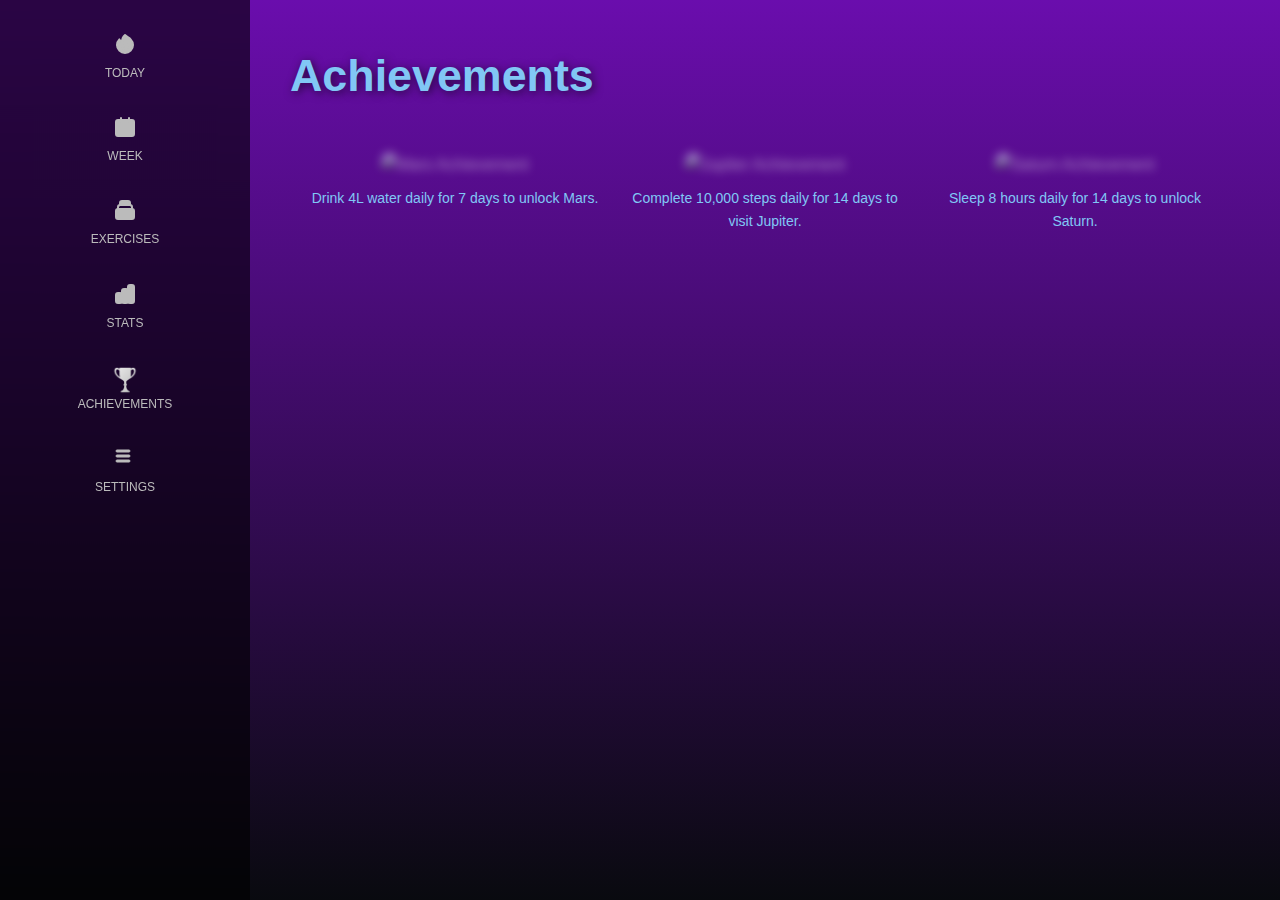
==== achievements.html @ 47d28a1b "Update achievements.html" ====
<!DOCTYPE html>
<html lang="en">
<head>
  <meta charset="UTF-8">
  <meta name="viewport" content="width=device-width, initial-scale=1.0">
  <title>Today | Astronaut Fitness Tracker</title>
  <link rel="stylesheet" href="style.css">
  <script src="script.js" defer></script>
  <!-- Font Awesome CSS -->
  <link rel="stylesheet" href="https://cdnjs.cloudflare.com/ajax/libs/font-awesome/6.5.1/css/all.min.css"
        integrity="sha512-DTOQO9RWCH3ppGqcWaEA1BIZOC6xxalwEsw9c2QQeAIftl+Vegovlnee1c9QX4TctnWMn13TZye+giMm8e2LwA=="
        crossorigin="anonymous" referrerpolicy="no-referrer" />
</head>
<body>
   <!-- Particles.js CDN -->
  <script src="https://cdn.jsdelivr.net/particles.js/2.0.0/particles.min.js"></script>
</head>
<body>
  <!-- Particles Background Container -->
  <div id="particles-js" style="position: absolute; top: 0; left: 0; width: 100%; height: 100%; z-index: -1;"></div>
  
  <nav class="tabbar">
    <a class="tab-link" href="today.html">
      <svg xmlns="http://www.w3.org/2000/svg" class="icon" fill="none" viewBox="0 0 24 24" stroke="currentColor">
        <path stroke-linecap="round" stroke-linejoin="round" stroke-width="2" d="M17.657 18.657A8 8 0 016.343 7.343S7 9 9 10c0-2 .5-5 2.986-7C14 5 16.09 5.777 17.656 7.343A7.975 7.975 0 0120 13a7.975 7.975 0 01-2.343 5.657z"></path>
        <path stroke-linecap="round" stroke-linejoin="round" stroke-width="2" d="M9.879 16.121A3 3 0 1012.015 11L11 14H9c0 .768.293 1.536.879 2.121z"></path>
      </svg>
      <span>Today</span>
    </a>
    <a class="tab-link" href="week.html">
      <svg xmlns="http://www.w3.org/2000/svg" class="icon" fill="none" viewBox="0 0 24 24" stroke="currentColor">
        <path stroke-linecap="round" stroke-linejoin="round" stroke-width="2" d="M8 7V3m8 4V3m-9 8h10M5 21h14a2 2 0 002-2V7a2 2 0 00-2-2H5a2 2 0 00-2 2v12a2 2 0 002 2z"></path>
      </svg>
      <span>Week</span>
    </a>
    <a class="tab-link" href="exercises.html">
      <svg xmlns="http://www.w3.org/2000/svg" class="icon" fill="none" viewBox="0 0 24 24" stroke="currentColor">
        <path stroke-linecap="round" stroke-linejoin="round" stroke-width="2" d="M19 11H5m14 0a2 2 0 012 2v6a2 2 0 01-2 2H5a2 2 0 01-2-2v-6a2-2 0 012-2m14 0V9a2 2 0 00-2-2M5 11V9a2 2 0 012-2m0 0V5a2 2 0 012-2h6a2 2 0 012 2v2M7 7h10"></path>
      </svg>
      <span>Exercises</span>
    </a>
    <a class="tab-link" href="stats.html">
      <svg xmlns="http://www.w3.org/2000/svg" class="icon" fill="none" viewBox="0 0 24 24" stroke="currentColor">
        <path stroke-linecap="round" stroke-linejoin="round" stroke-width="2" d="M9 19v-6a2 2 0 00-2-2H5a2 2 0 00-2 2v6a2 2 0 002 2h2a2 2 0 002-2zm0 0V9a2 2 0 012-2h2a2 2 0 012 2v10m-6 0a2 2 0 002 2h2a2 2 0 002-2m0 0V5a2 2 0 012-2h2a2 2 0 012 2v14a2 2 0 01-2 2h-2a2-2 0 01-2-2z"></path>
      </svg>
      <span>Stats</span>
    </a>
    <a class="tab-link" href="achievements.html">
      <img src="trophy.png" alt="Trophy Icon" class="trophy-icon">
      <span>Achievements</span>
    </a>
    <a class="tab-link" href="settings.html">
      <svg xmlns="http://www.w3.org/2000/svg" class="icon" fill="none" viewBox="0 0 24 24" stroke="currentColor">
        <path fill-rule="evenodd" fill="currentColor" d="M3 5a1 1 0 011-1h12a1 1 0 110 2H4a1 1 0 01-1-1zM3 10a1 1 0 011-1h12a1 1 0 110 2H4a1 1 0 01-1-1zM3 15a1 1 0 011-1h12a1 1 0 110 2H4a1 1 0 01-1-1z" clip-rule="evenodd"></path>
      </svg>
      <span>Settings</span>
    </a>
</nav>
  </div>

  <div class="content">
    <header>
      <h1>Achievements</h1>
    </header>
    <main>
      <section class="achievements">
        <div class="achievement" data-achievement="mars">
          <img class="locked" src="images/mars_blurred.png" alt="Mars Achievement">
          <img class="unlocked" src="images/mars.png" alt="Mars Achievement">
          <p>Drink 4L water daily for 7 days to unlock Mars.</p>
        </div>

        <div class="achievement" data-achievement="jupiter">
          <img class="locked" src="images/jupiter_blurred.png" alt="Jupiter Achievement">
          <img class="unlocked" src="images/jupiter.png" alt="Jupiter Achievement">
          <p>Complete 10,000 steps daily for 14 days to visit Jupiter.</p>
        </div>

        <div class="achievement" data-achievement="saturn">
          <img class="locked" src="images/saturn_blurred.png" alt="Saturn Achievement">
          <img class="unlocked" src="images/saturn.png" alt="Saturn Achievement">
          <p>Sleep 8 hours daily for 14 days to unlock Saturn.</p>
        </div>

        <!-- Add more achievements -->
      </section>
    </main>
  </div>

  <script src="js/achievements.js"></script>
</body>
</html>
---- style.css ----
/* General Reset */
* {
  margin: 0;
  padding: 0;
  box-sizing: border-box;
}

body {
  font-family: 'Inter', sans-serif;
  background: linear-gradient(to bottom, #6a0dad, #090a0f); /* Purple to Deep Blue Gradient */
  color: #f5f5f5;
  line-height: 1.6;
  position: relative;
  min-height: 100vh;
}

/* Particles Background */
#particles-js {
  position: absolute;
  top: 0;
  left: 0;
  width: 100%;
  height: 100%;
  z-index: -1; /* Keep particles in the background */
}

/* Sidebar Styling */
.tabbar {
  position: fixed;
  top: 0;
  left: 0;
  height: 100vh;
  width: 250px; /* Fixed width for the navbar */
  background: rgba(0, 0, 0, 0.6);
  backdrop-filter: blur(12px);
  display: flex;
  flex-direction: column;
  align-items: stretch;
  padding: 1rem 0;
}

img.trophy-icon {
  width: 30px;
  height: auto;
  display: inline-block;
  margin-bottom: 0;
}

.tabbar a {
  display: flex;
  flex-direction: column;
  align-items: center;
  justify-content: center;
  text-decoration: none;
  padding: 1rem;
  color: #bbb;
  transition: color 0.3s, background 0.3s;
}

.tabbar a:hover {
  background: rgba(255, 255, 255, 0.1);
  color: #81c7f5;
}

.tabbar a.active {
  background: rgba(81, 199, 245, 0.2);
  color: #81c7f5;
}

.tabbar .icon {
  width: 1.5rem;
  height: 1.5rem;
  margin-bottom: 0.5rem;
  fill: currentColor;
}

.tabbar span {
  font-size: 0.75rem;
  text-transform: uppercase;
}

/* Main Content Styling */
.content {
  margin-left: 250px; /* Matches the navbar width */
  padding: 40px; /* Padding for internal spacing */
}

header h1 {
  font-size: 2.8rem;
  color: #81c7f5;
  margin-bottom: 20px;
  text-shadow: 2px 2px 10px rgba(0, 0, 0, 0.6);
}

/* Progress Tracker Wizard */
.wizard-progress {
  display: flex;
  align-items: center;
  justify-content: space-between;
  margin-top: 30px;
  padding: 20px;
}

.wizard-progress .step {
  text-align: center;
  position: relative;
}

.wizard-progress .step .node {
  height: 30px;
  width: 30px;
  border-radius: 50%;
  background: gray;
  border: 3px solid #ccc;
  position: relative;
  margin: 0 auto 10px;
}

.wizard-progress .step.complete .node {
  background: #07c;
  border-color: #07c;
}

.wizard-progress .step.in-progress .node {
  background: #fff;
  border-color: #07c;
}

.wizard-progress .line {
  flex-grow: 1;
  height: 3px;
  background: #ccc;
  position: relative;
  margin: 0 10px;
}

.wizard-progress .line.complete {
  background: #07c;
}

/* Input Fields and Form */
.inputs {
  width: 100%;
  display: flex;
  justify-content: space-between;
  align-items: center;
  gap: 20px;
  height: fit-content;
}

.inputs>div {
  height: 100%;
  display: flex;
  justify-content: space-between;
  flex-direction: column;
}

label {
  font-size: 0.9rem;
}

input,
label {
  display: block;
}

input {
  margin-top: 8px;
  margin-bottom: 5px;
  padding: 10px;
  font-size: large;
  background-color: #262626;
  color: white;
  border: none;
  border-radius: 5px;
  width: 100%;
}

input:focus-visible {
  outline: 2px solid #ec4899;
}

input::-webkit-outer-spin-button,
input::-webkit-inner-spin-button {
  -webkit-appearance: none;
  margin: 0;
}

button {
  display: block;
  cursor: pointer;
  border: none;
}

#submit {
  width: 100%;
  padding: 10px;
  margin-bottom: 10px;
  background-image: linear-gradient(to right, #ec4899, #8b5cf6);
  font-size: 1.3rem;
  border-radius: 5px;
  color: white;
  font-weight: bold;
  transition: scale 0.3s ease-in-out;
}

#editSection {
  width: 100%;
  display: flex;
  gap: 25px;
  justify-content: space-between;
}

#editSection > button {
  width: 100%;
  padding: 10px;
  margin-bottom: 10px;
  font-size: 1.3rem;
  border-radius: 5px;
  color: white;
  font-weight: bold;
  transition: scale 0.3s ease-in-out;
}

#updateEntry { background-image: 
      linear-gradient(to right, #ec4899, #8b5cf6); }

#cancelEdit{ background-color: #ef4444; }

#submit:hover, #updateEntry:hover, #cancelEdit:hover { scale: 1.02; }

.hidden{ display: none !important; }

.edit, .delete{
    margin: 0 auto;
    padding: 5px 10px;
    font-size: 1.1rem;
    border-radius: 5px;
    background-color: transparent;
    color: white;
    border: 1px solid white;
}

.edit:hover, .delete:hover{
    background-color: #0a0a0a;
}

/* Table for Fitness Logs */
table {
  width: 100%;
  border-collapse: collapse;
  margin-top: 20px;
}

th,
td {
  text-align: center;
  padding: 10px;
}

tr:nth-child(even) {
  background-color: #57534e;
}

tr:nth-child(odd) {
  background-color: #262626;
}

th {
  font-size: 0.9rem;
  background-color: #0a0a0a;
}

tbody > tr:hover {
  background-color: #737373;
  color: black;
}

/* Delete Animation */
.delete-animation {
  background-color: #ef4444 !important;
  animation: deleteAnimate 0.4s linear forwards;
}

@keyframes deleteAnimate {
  to {
    transform: translateX(100%);
  }
}

/* Achievements Section */
.achievements {
  display: grid;
  grid-template-columns: repeat(auto-fit, minmax(200px, 1fr));
  gap: 20px;
  padding: 20px;
}

.achievement {
  text-align: center;
  position: relative;
  transition: transform 0.3s;
}

.achievement img {
  max-width: 100%;
  border-radius: 10px;
  transition: filter 0.3s, opacity 0.3s;
}

.achievement img.locked {
  filter: blur(5px);
  opacity: 0.5;
}

.achievement img.unlocked {
  display: none;
}

.achievement.unlocked img.locked {
  display: none;
}

.achievement.unlocked img.unlocked {
  display: block;
}

.achievement p {
  font-size: 14px;
  margin-top: 10px;
  color: #81c7f5;
}


/* Responsive Adjustments */
@media (max-width: 768px) {
  .tabbar {
    width: 200px;
  }

  .content {
    margin-left: 200px;
    padding: 20px;
  }

  header h1 {
    font-size: 2.2rem;
  }
}
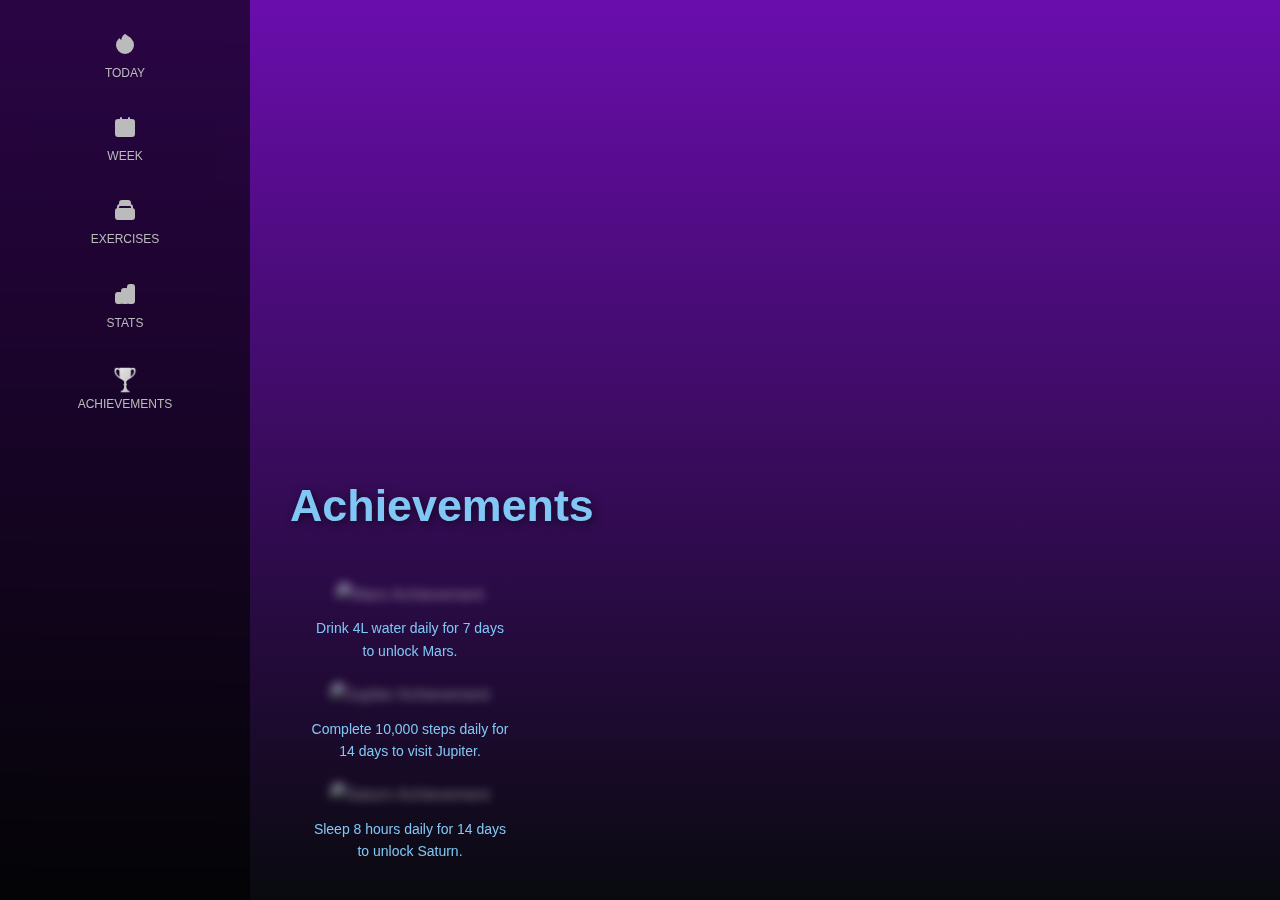
==== commit c4c5e528: "Update achievements.html" ====
--- a/achievements.html
+++ b/achievements.html
@@ -10,15 +10,13 @@
   <link rel="stylesheet" href="https://cdnjs.cloudflare.com/ajax/libs/font-awesome/6.5.1/css/all.min.css"
         integrity="sha512-DTOQO9RWCH3ppGqcWaEA1BIZOC6xxalwEsw9c2QQeAIftl+Vegovlnee1c9QX4TctnWMn13TZye+giMm8e2LwA=="
         crossorigin="anonymous" referrerpolicy="no-referrer" />
-</head>
-<body>
-   <!-- Particles.js CDN -->
+  <!-- Particles.js Script -->
   <script src="https://cdn.jsdelivr.net/particles.js/2.0.0/particles.min.js"></script>
 </head>
 <body>
-  <!-- Particles Background Container -->
-  <div id="particles-js" style="position: absolute; top: 0; left: 0; width: 100%; height: 100%; z-index: -1;"></div>
-  
+  <!-- Particles Background -->
+  <div id="particles-js"></div>
+
   <nav class="tabbar">
     <a class="tab-link" href="today.html">
       <svg xmlns="http://www.w3.org/2000/svg" class="icon" fill="none" viewBox="0 0 24 24" stroke="currentColor">
@@ -35,7 +33,7 @@
     </a>
     <a class="tab-link" href="exercises.html">
       <svg xmlns="http://www.w3.org/2000/svg" class="icon" fill="none" viewBox="0 0 24 24" stroke="currentColor">
-        <path stroke-linecap="round" stroke-linejoin="round" stroke-width="2" d="M19 11H5m14 0a2 2 0 012 2v6a2 2 0 01-2 2H5a2 2 0 01-2-2v-6a2-2 0 012-2m14 0V9a2 2 0 00-2-2M5 11V9a2 2 0 012-2m0 0V5a2 2 0 012-2h6a2 2 0 012 2v2M7 7h10"></path>
+        <path stroke-linecap="round" stroke-linejoin="round" stroke-width="2" d="M19 11H5m14 0a2 2 0 012 2v6a2 2 0 01-2 2H5a2 2 0 01-2-2v-6a2 2 0 012-2m14 0V9a2 2 0 00-2-2M5 11V9a2 2 0 012-2m0 0V5a2 2 0 012-2h6a2 2 0 012 2v2M7 7h10"></path>
       </svg>
       <span>Exercises</span>
     </a>
@@ -49,14 +47,6 @@
       <img src="trophy.png" alt="Trophy Icon" class="trophy-icon">
       <span>Achievements</span>
     </a>
-    <a class="tab-link" href="settings.html">
-      <svg xmlns="http://www.w3.org/2000/svg" class="icon" fill="none" viewBox="0 0 24 24" stroke="currentColor">
-        <path fill-rule="evenodd" fill="currentColor" d="M3 5a1 1 0 011-1h12a1 1 0 110 2H4a1 1 0 01-1-1zM3 10a1 1 0 011-1h12a1 1 0 110 2H4a1 1 0 01-1-1zM3 15a1 1 0 011-1h12a1 1 0 110 2H4a1 1 0 01-1-1z" clip-rule="evenodd"></path>
-      </svg>
-      <span>Settings</span>
-    </a>
-</nav>
-  </div>
 
   <div class="content">
     <header>
@@ -88,5 +78,78 @@
   </div>
 
   <script src="js/achievements.js"></script>
+
+  <!-- Particles.js Initialization -->
+  <script>
+    particlesJS('particles-js', {
+      "particles": {
+        "number": {
+          "value": 80,  // Number of particles
+          "density": {
+            "enable": true,
+            "value_area": 800
+          }
+        },
+        "color": {
+          "value": "#ffffff"  // Color of particles
+        },
+        "shape": {
+          "type": "circle",  // Shape of particles
+          "stroke": {
+            "width": 0,
+            "color": "#000000"
+          }
+        },
+        "opacity": {
+          "value": 0.5,
+          "random": true,
+          "anim": {
+            "enable": true,
+            "speed": 1,
+            "opacity_min": 0.1,
+            "sync": false
+          }
+        },
+        "size": {
+          "value": 3,
+          "random": true,
+          "anim": {
+            "enable": true,
+            "speed": 4,
+            "size_min": 0.1,
+            "sync": false
+          }
+        },
+        "move": {
+          "enable": true,
+          "speed": 2,
+          "direction": "none",
+          "random": true,
+          "straight": false,
+          "out_mode": "out",
+          "bounce": false,
+          "attract": {
+            "enable": false,
+            "rotateX": 600,
+            "rotateY": 1200
+          }
+        }
+      },
+      "interactivity": {
+        "detect_on": "canvas",
+        "events": {
+          "onhover": {
+            "enable": true,
+            "mode": "repulse"
+          },
+          "onclick": {
+            "enable": true,
+            "mode": "push"
+          }
+        }
+      },
+      "retina_detect": true
+    });
+  </script>
 </body>
 </html>
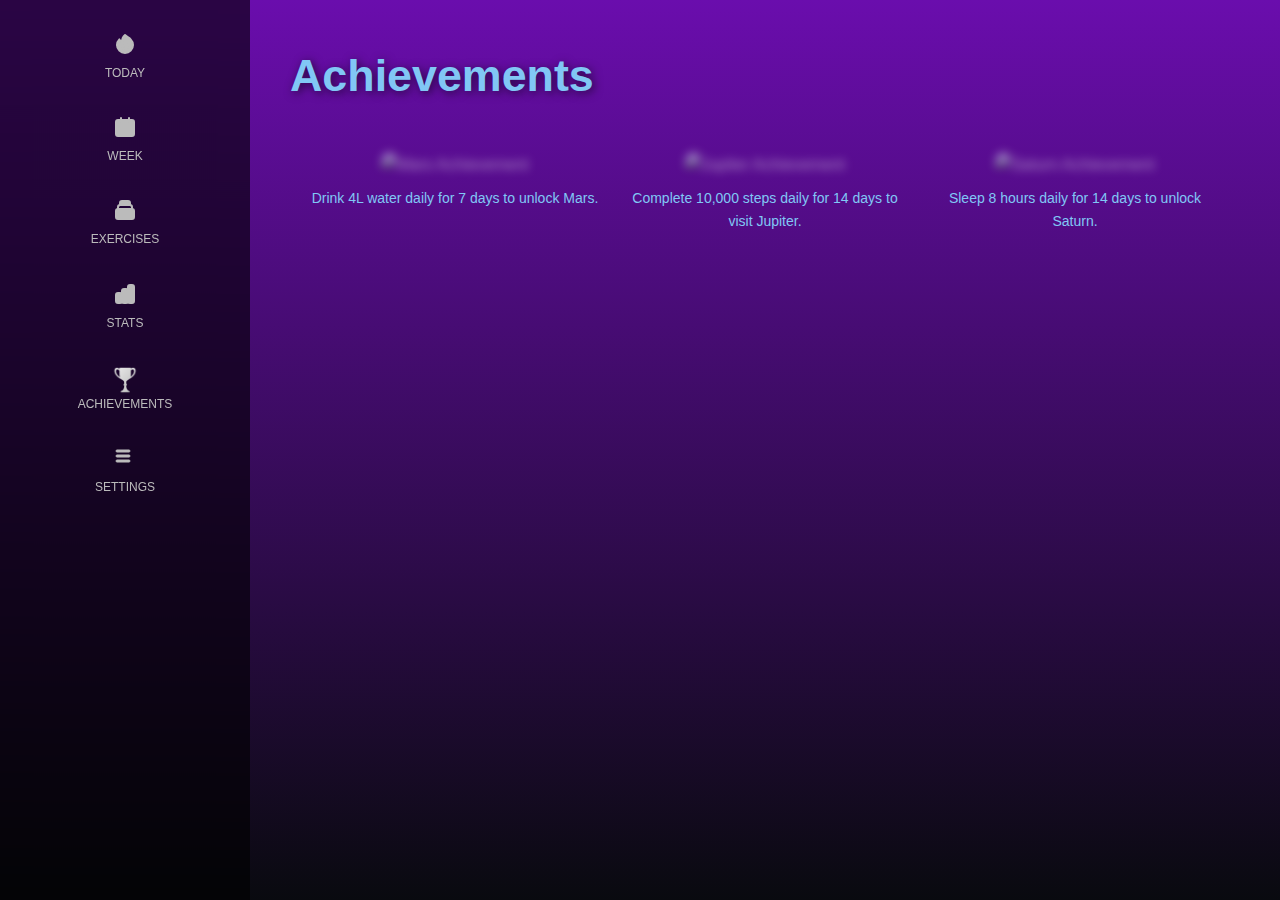
==== commit 47c1adf7: "Update achievements.html" ====
--- a/achievements.html
+++ b/achievements.html
@@ -10,13 +10,8 @@
   <link rel="stylesheet" href="https://cdnjs.cloudflare.com/ajax/libs/font-awesome/6.5.1/css/all.min.css"
         integrity="sha512-DTOQO9RWCH3ppGqcWaEA1BIZOC6xxalwEsw9c2QQeAIftl+Vegovlnee1c9QX4TctnWMn13TZye+giMm8e2LwA=="
         crossorigin="anonymous" referrerpolicy="no-referrer" />
-  <!-- Particles.js Script -->
-  <script src="https://cdn.jsdelivr.net/particles.js/2.0.0/particles.min.js"></script>
 </head>
 <body>
-  <!-- Particles Background -->
-  <div id="particles-js"></div>
-
   <nav class="tabbar">
     <a class="tab-link" href="today.html">
       <svg xmlns="http://www.w3.org/2000/svg" class="icon" fill="none" viewBox="0 0 24 24" stroke="currentColor">
@@ -33,7 +28,7 @@
     </a>
     <a class="tab-link" href="exercises.html">
       <svg xmlns="http://www.w3.org/2000/svg" class="icon" fill="none" viewBox="0 0 24 24" stroke="currentColor">
-        <path stroke-linecap="round" stroke-linejoin="round" stroke-width="2" d="M19 11H5m14 0a2 2 0 012 2v6a2 2 0 01-2 2H5a2 2 0 01-2-2v-6a2 2 0 012-2m14 0V9a2 2 0 00-2-2M5 11V9a2 2 0 012-2m0 0V5a2 2 0 012-2h6a2 2 0 012 2v2M7 7h10"></path>
+        <path stroke-linecap="round" stroke-linejoin="round" stroke-width="2" d="M19 11H5m14 0a2 2 0 012 2v6a2 2 0 01-2 2H5a2 2 0 01-2-2v-6a2-2 0 012-2m14 0V9a2 2 0 00-2-2M5 11V9a2 2 0 012-2m0 0V5a2 2 0 012-2h6a2 2 0 012 2v2M7 7h10"></path>
       </svg>
       <span>Exercises</span>
     </a>
@@ -47,6 +42,14 @@
       <img src="trophy.png" alt="Trophy Icon" class="trophy-icon">
       <span>Achievements</span>
     </a>
+    <a class="tab-link" href="settings.html">
+      <svg xmlns="http://www.w3.org/2000/svg" class="icon" fill="none" viewBox="0 0 24 24" stroke="currentColor">
+        <path fill-rule="evenodd" fill="currentColor" d="M3 5a1 1 0 011-1h12a1 1 0 110 2H4a1 1 0 01-1-1zM3 10a1 1 0 011-1h12a1 1 0 110 2H4a1 1 0 01-1-1zM3 15a1 1 0 011-1h12a1 1 0 110 2H4a1 1 0 01-1-1z" clip-rule="evenodd"></path>
+      </svg>
+      <span>Settings</span>
+    </a>
+</nav>
+  </div>
 
   <div class="content">
     <header>
@@ -55,20 +58,20 @@
     <main>
       <section class="achievements">
         <div class="achievement" data-achievement="mars">
-          <img class="locked" src="images/mars_blurred.png" alt="Mars Achievement">
-          <img class="unlocked" src="images/mars.png" alt="Mars Achievement">
+          <img class="locked" src="mars_blurred.png" alt="Mars Achievement">
+          <img class="unlocked" src="mars.png" alt="Mars Achievement">
           <p>Drink 4L water daily for 7 days to unlock Mars.</p>
         </div>
 
         <div class="achievement" data-achievement="jupiter">
-          <img class="locked" src="images/jupiter_blurred.png" alt="Jupiter Achievement">
-          <img class="unlocked" src="images/jupiter.png" alt="Jupiter Achievement">
+          <img class="locked" src="jupiter_blurred.png" alt="Jupiter Achievement">
+          <img class="unlocked" src="jupiter.png" alt="Jupiter Achievement">
           <p>Complete 10,000 steps daily for 14 days to visit Jupiter.</p>
         </div>
 
         <div class="achievement" data-achievement="saturn">
-          <img class="locked" src="images/saturn_blurred.png" alt="Saturn Achievement">
-          <img class="unlocked" src="images/saturn.png" alt="Saturn Achievement">
+          <img class="locked" src="saturn_blurred.png" alt="Saturn Achievement">
+          <img class="unlocked" src="saturn.png" alt="Saturn Achievement">
           <p>Sleep 8 hours daily for 14 days to unlock Saturn.</p>
         </div>
 
@@ -78,78 +81,5 @@
   </div>
 
   <script src="js/achievements.js"></script>
-
-  <!-- Particles.js Initialization -->
-  <script>
-    particlesJS('particles-js', {
-      "particles": {
-        "number": {
-          "value": 80,  // Number of particles
-          "density": {
-            "enable": true,
-            "value_area": 800
-          }
-        },
-        "color": {
-          "value": "#ffffff"  // Color of particles
-        },
-        "shape": {
-          "type": "circle",  // Shape of particles
-          "stroke": {
-            "width": 0,
-            "color": "#000000"
-          }
-        },
-        "opacity": {
-          "value": 0.5,
-          "random": true,
-          "anim": {
-            "enable": true,
-            "speed": 1,
-            "opacity_min": 0.1,
-            "sync": false
-          }
-        },
-        "size": {
-          "value": 3,
-          "random": true,
-          "anim": {
-            "enable": true,
-            "speed": 4,
-            "size_min": 0.1,
-            "sync": false
-          }
-        },
-        "move": {
-          "enable": true,
-          "speed": 2,
-          "direction": "none",
-          "random": true,
-          "straight": false,
-          "out_mode": "out",
-          "bounce": false,
-          "attract": {
-            "enable": false,
-            "rotateX": 600,
-            "rotateY": 1200
-          }
-        }
-      },
-      "interactivity": {
-        "detect_on": "canvas",
-        "events": {
-          "onhover": {
-            "enable": true,
-            "mode": "repulse"
-          },
-          "onclick": {
-            "enable": true,
-            "mode": "push"
-          }
-        }
-      },
-      "retina_detect": true
-    });
-  </script>
 </body>
 </html>
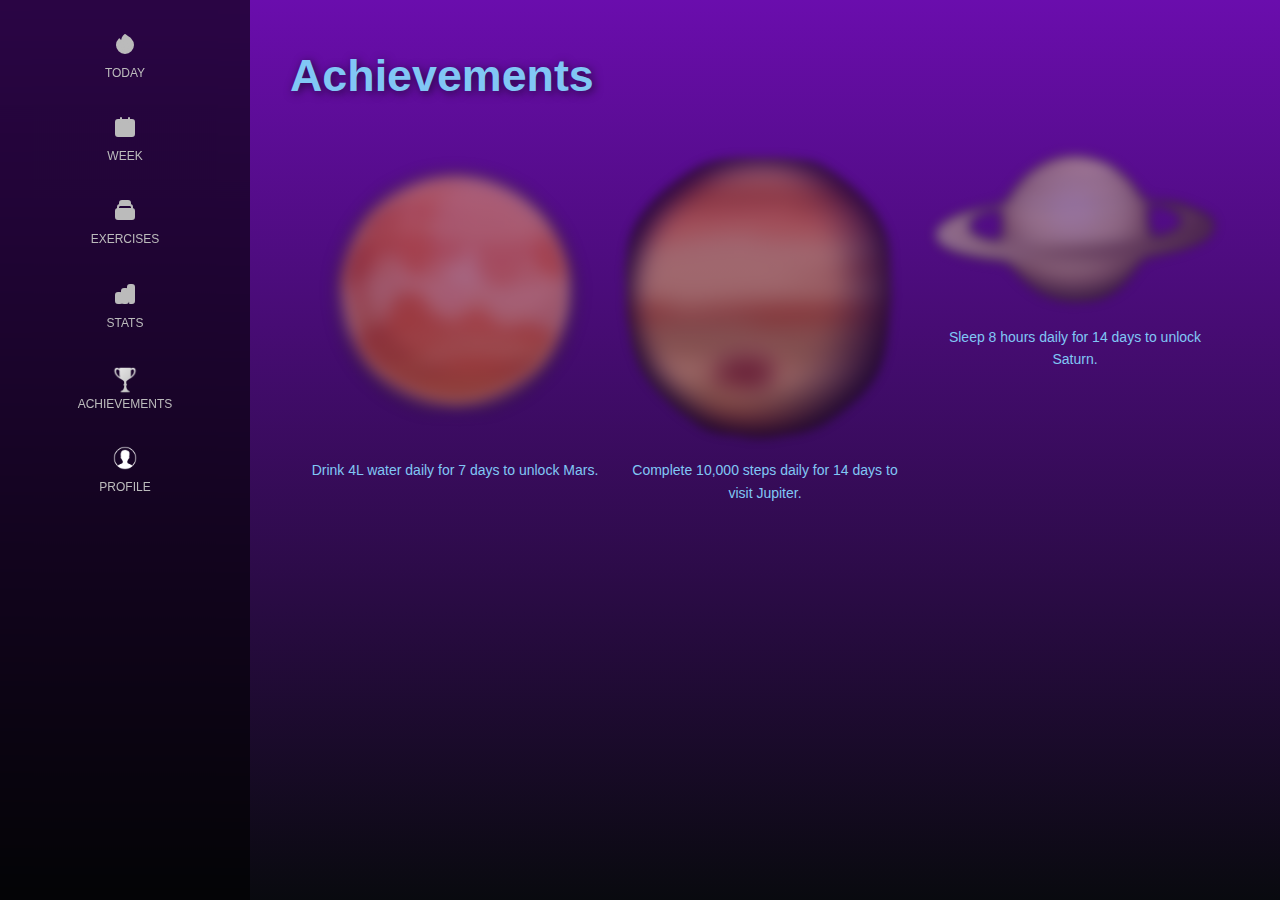
==== commit 63adc2f1: "Update achievements.html" ====
--- a/achievements.html
+++ b/achievements.html
@@ -13,6 +13,7 @@
 </head>
 <body>
   <nav class="tabbar">
+    <!-- Sidebar Links -->
     <a class="tab-link" href="today.html">
       <svg xmlns="http://www.w3.org/2000/svg" class="icon" fill="none" viewBox="0 0 24 24" stroke="currentColor">
         <path stroke-linecap="round" stroke-linejoin="round" stroke-width="2" d="M17.657 18.657A8 8 0 016.343 7.343S7 9 9 10c0-2 .5-5 2.986-7C14 5 16.09 5.777 17.656 7.343A7.975 7.975 0 0120 13a7.975 7.975 0 01-2.343 5.657z"></path>
@@ -20,35 +21,38 @@
       </svg>
       <span>Today</span>
     </a>
+    
     <a class="tab-link" href="week.html">
       <svg xmlns="http://www.w3.org/2000/svg" class="icon" fill="none" viewBox="0 0 24 24" stroke="currentColor">
         <path stroke-linecap="round" stroke-linejoin="round" stroke-width="2" d="M8 7V3m8 4V3m-9 8h10M5 21h14a2 2 0 002-2V7a2 2 0 00-2-2H5a2 2 0 00-2 2v12a2 2 0 002 2z"></path>
       </svg>
       <span>Week</span>
     </a>
+    
     <a class="tab-link" href="exercises.html">
       <svg xmlns="http://www.w3.org/2000/svg" class="icon" fill="none" viewBox="0 0 24 24" stroke="currentColor">
-        <path stroke-linecap="round" stroke-linejoin="round" stroke-width="2" d="M19 11H5m14 0a2 2 0 012 2v6a2 2 0 01-2 2H5a2 2 0 01-2-2v-6a2-2 0 012-2m14 0V9a2 2 0 00-2-2M5 11V9a2 2 0 012-2m0 0V5a2 2 0 012-2h6a2 2 0 012 2v2M7 7h10"></path>
+        <path stroke-linecap="round" stroke-linejoin="round" stroke-width="2" d="M19 11H5m14 0a2 2 0 012 2v6a2 2 0 01-2 2H5a2 2 0 01-2-2v-6a2 2 0 012-2m14 0V9a2 2 0 00-2-2M5 11V9a2 2 0 012-2m0 0V5a2 2 0 012-2h6a2 2 0 012 2v2M7 7h10"></path>
       </svg>
       <span>Exercises</span>
     </a>
+    
     <a class="tab-link" href="stats.html">
       <svg xmlns="http://www.w3.org/2000/svg" class="icon" fill="none" viewBox="0 0 24 24" stroke="currentColor">
-        <path stroke-linecap="round" stroke-linejoin="round" stroke-width="2" d="M9 19v-6a2 2 0 00-2-2H5a2 2 0 00-2 2v6a2 2 0 002 2h2a2 2 0 002-2zm0 0V9a2 2 0 012-2h2a2 2 0 012 2v10m-6 0a2 2 0 002 2h2a2 2 0 002-2m0 0V5a2 2 0 012-2h2a2 2 0 012 2v14a2 2 0 01-2 2h-2a2-2 0 01-2-2z"></path>
+        <path stroke-linecap="round" stroke-linejoin="round" stroke-width="2" d="M9 19v-6a2 2 0 00-2-2H5a2 2 0 00-2 2v6a2 2 0 002 2h2a2 2 0 002-2m0 0V9a2 2 0 012-2h2a2 2 0 012 2v10m-6 0a2 2 0 002 2h2a2 2 0 002-2m0 0V5a2-2 0 012-2h2a2-2 0 012 2v14a2-2 0 01-2 2h-2a-2 2-2 2z"></path>
       </svg>
       <span>Stats</span>
     </a>
+    
     <a class="tab-link" href="achievements.html">
       <img src="trophy.png" alt="Trophy Icon" class="trophy-icon">
       <span>Achievements</span>
     </a>
-    <a class="tab-link" href="settings.html">
-      <svg xmlns="http://www.w3.org/2000/svg" class="icon" fill="none" viewBox="0 0 24 24" stroke="currentColor">
-        <path fill-rule="evenodd" fill="currentColor" d="M3 5a1 1 0 011-1h12a1 1 0 110 2H4a1 1 0 01-1-1zM3 10a1 1 0 011-1h12a1 1 0 110 2H4a1 1 0 01-1-1zM3 15a1 1 0 011-1h12a1 1 0 110 2H4a1 1 0 01-1-1z" clip-rule="evenodd"></path>
-      </svg>
-      <span>Settings</span>
+    
+    <a id="profile-button" class="tab-link" onclick="window.location.href='profile.html';">
+      <img src="profile.png" alt="Profile" class="icon">
+      <span>Profile</span>
     </a>
-</nav>
+  </nav>
   </div>
 
   <div class="content">
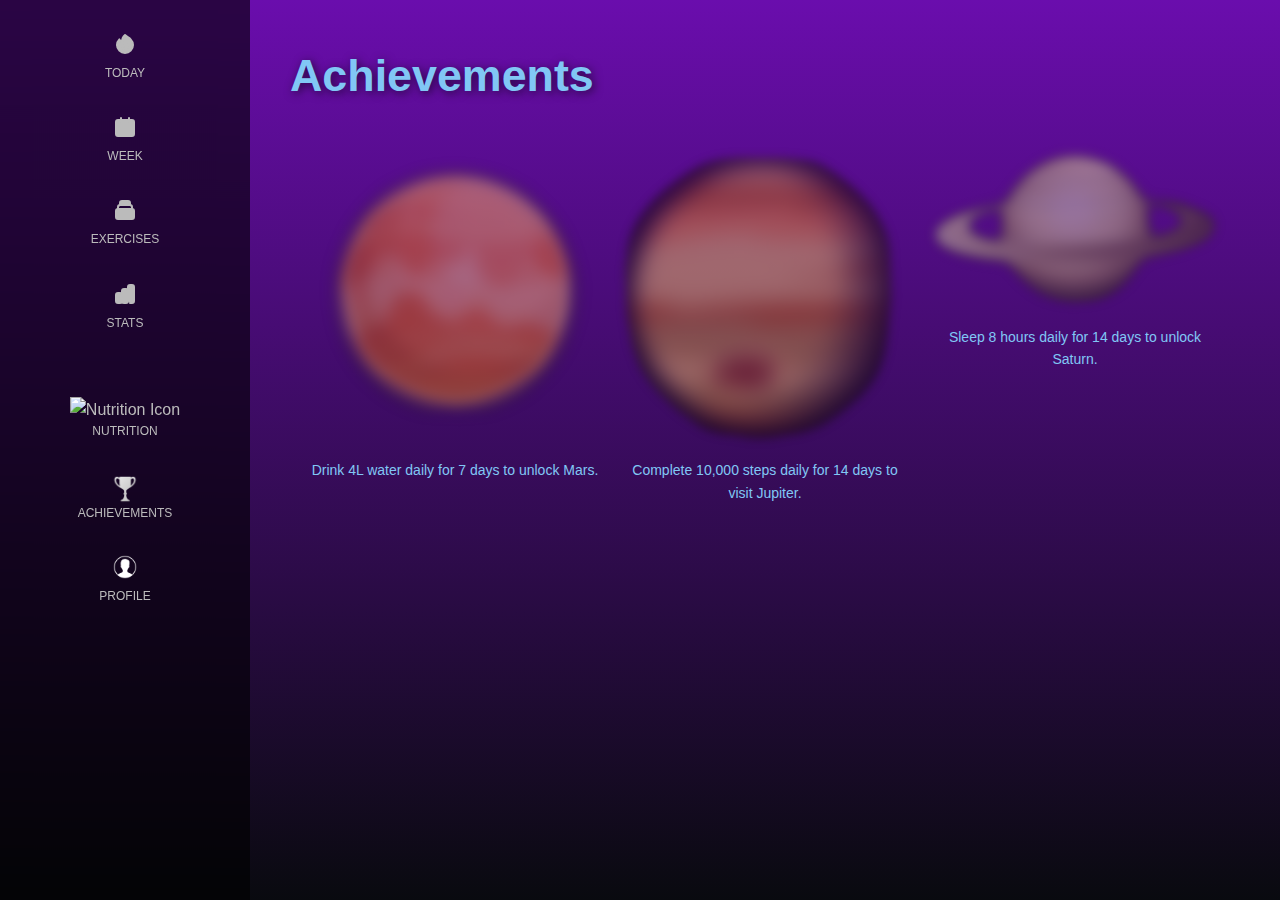
==== commit 02a021b9: "Update achievements.html" ====
--- a/achievements.html
+++ b/achievements.html
@@ -42,11 +42,19 @@
       </svg>
       <span>Stats</span>
     </a>
+
+    <a class="tab-link" href="nutrition.html">
+      <svg xmlns="http://www.w3.org/2000/svg" class="icon" fill="none" viewBox="0 0 24 24" stroke="currentColor">
+        <img src="nutrition.png" alt="Nutrition Icon" class="nutrition-icon">
+      <span>Nutrition</span>
+    </a>
     
     <a class="tab-link" href="achievements.html">
       <img src="trophy.png" alt="Trophy Icon" class="trophy-icon">
       <span>Achievements</span>
     </a>
+
+    
     
     <a id="profile-button" class="tab-link" onclick="window.location.href='profile.html';">
       <img src="profile.png" alt="Profile" class="icon">
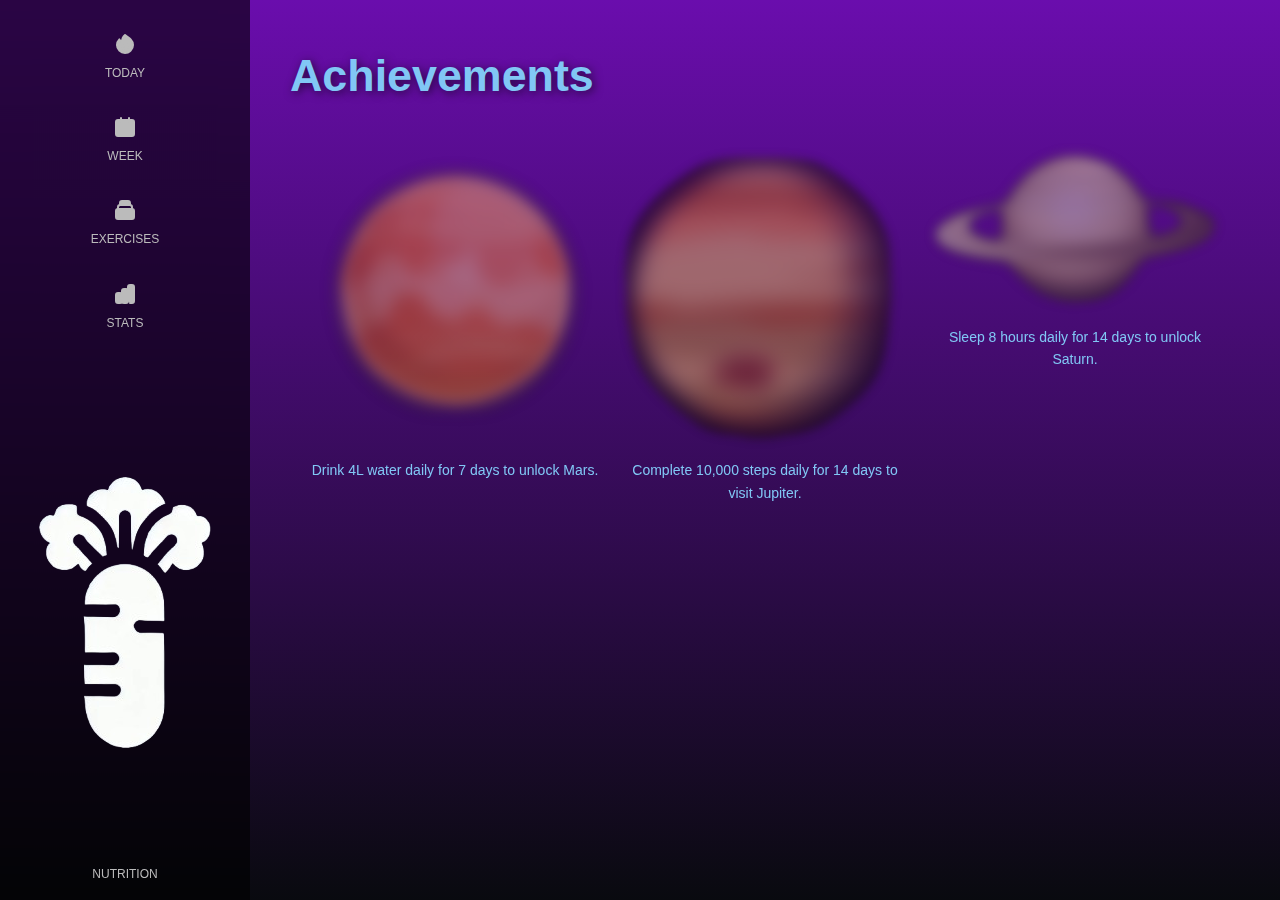
==== commit 309b60dc: "Update achievements.html" ====
--- a/achievements.html
+++ b/achievements.html
@@ -44,7 +44,6 @@
     </a>
 
     <a class="tab-link" href="nutrition.html">
-      <svg xmlns="http://www.w3.org/2000/svg" class="icon" fill="none" viewBox="0 0 24 24" stroke="currentColor">
         <img src="nutrition.png" alt="Nutrition Icon" class="nutrition-icon">
       <span>Nutrition</span>
     </a>
